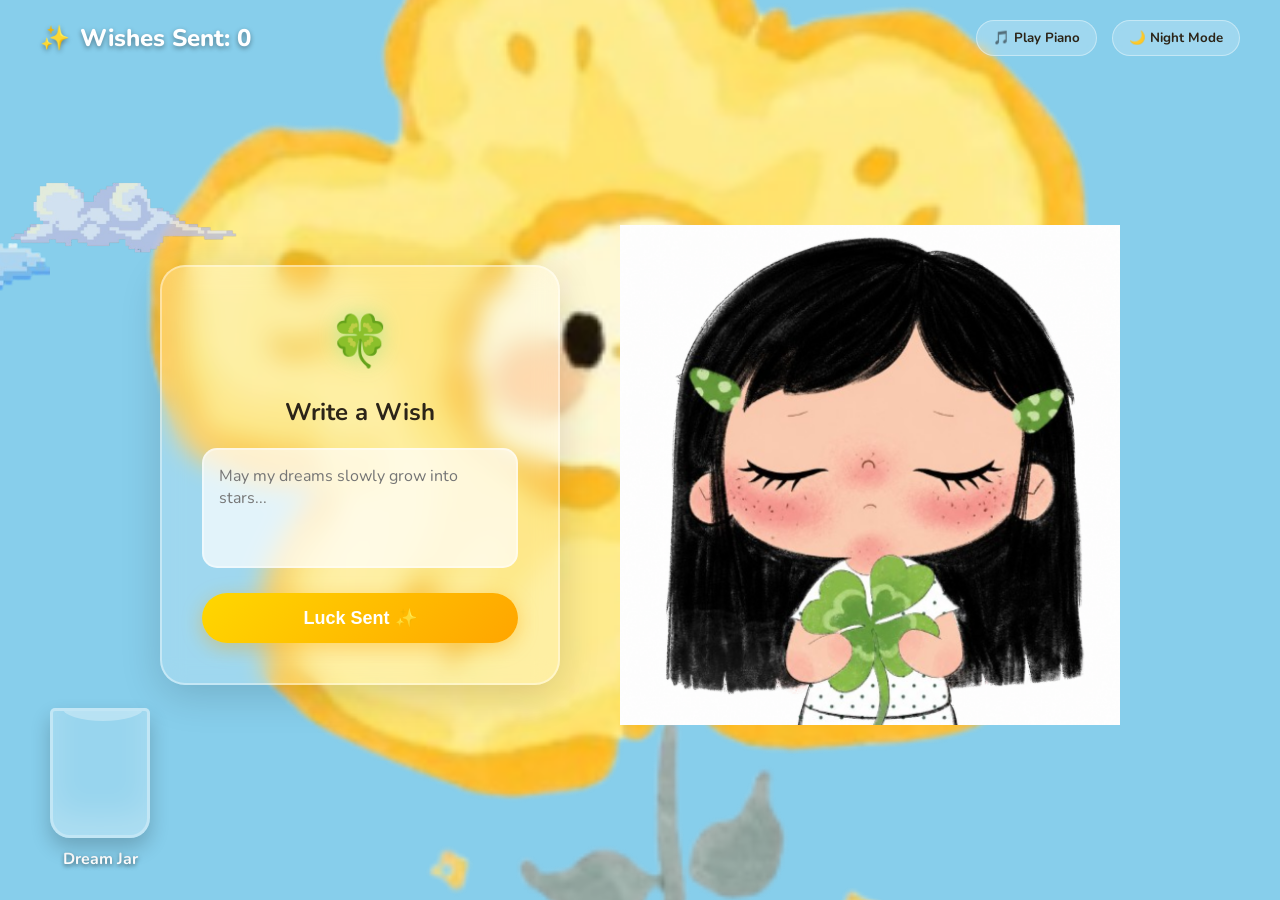
==== follow/eyefollow.html @ 000c6fb2 "assets-design" ====
<!DOCTYPE html>
<html lang="en" data-theme="light">
<head>
    <meta charset="UTF-8">
    <meta name="viewport" content="width=device-width, initial-scale=1.0">
    <title>Wish Form - Lucky Clover & Shooting Star</title>

    <link rel="preconnect" href="https://fonts.googleapis.com">
    <link href="https://fonts.googleapis.com/css2?family=Nunito:wght@400;600;800&display=swap" rel="stylesheet">

    <style>
        *, *::before, *::after {
            box-sizing: border-box;
            margin: 0;
            padding: 0;
        }

        :root {
            --bg-glass: rgba(255, 255, 255, 0.2);
            --border-glass: rgba(255, 255, 255, 0.4);
            --text-color: #2C2418;
        }

        [data-theme="dark"] {
            --bg-glass: rgba(0, 0, 0, 0.4);
            --border-glass: rgba(255, 255, 255, 0.2);
            --text-color: #F0E8D5;
        }

        body {
            font-family: 'Nunito', sans-serif;
            min-height: 100vh;
            overflow: hidden;
            background-color: #87CEEB;
            background-image: url('../assest/bright-mode.png');
            background-size: cover;
            background-position: center;
            transition: background-image 1s ease-in-out;
            color: var(--text-color);
        }

        [data-theme="dark"] body {
            background-image: url('../assest/night%20mode.png');
            background-color: #0b1021;
        }

        /* Clouds */
        .cloud {
            position: absolute;
            z-index: 0;
            opacity: 0.8;
            animation: float-cloud linear infinite;
        }
        .cloud-1 { top: 10%; animation-duration: 40s; width: 250px; }
        .cloud-2 { top: 30%; animation-duration: 60s; width: 180px; left: -200px; animation-delay: -20s;}
        .cloud-3 { top: 15%; animation-duration: 50s; width: 300px; left: -250px; animation-delay: -10s;}

        @keyframes float-cloud {
            0% { transform: translateX(-350px); }
            100% { transform: translateX(100vw); }
        }

        /* Sparkles */
        .sparkle {
            position: absolute;
            width: 8px;
            height: 8px;
            background: white;
            border-radius: 50%;
            box-shadow: 0 0 10px 3px rgba(255, 255, 255, 0.8), 0 0 20px 5px #f6d365;
            pointer-events: none;
            z-index: 9999;
            animation: sparkle-fade 1s forwards;
        }

        @keyframes sparkle-fade {
            0% { opacity: 1; transform: scale(1) translateY(0); }
            100% { opacity: 0; transform: scale(0.2) translateY(-30px); }
        }

        /* Rain turning into stars */
        .raindrop {
            position: absolute;
            width: 2px;
            height: 20px;
            background: linear-gradient(to bottom, rgba(255,255,255,0), rgba(255,255,255,0.8));
            animation: rain-fall 3s linear forwards;
            z-index: 5;
        }

        @keyframes rain-fall {
            0% { transform: translateY(-50px); opacity: 1; }
            80% { transform: translateY(80vh); opacity: 1; width: 2px; height: 20px; background: rgba(255,255,255,0.8); }
            100% { 
                transform: translateY(85vh) scale(2); 
                opacity: 0; 
                width: 12px; 
                height: 12px; 
                background: #FFD700;
                clip-path: polygon(50% 0%, 61% 35%, 98% 35%, 68% 57%, 79% 91%, 50% 70%, 21% 91%, 32% 57%, 2% 35%, 39% 35%);
                border-radius: 0;
            }
        }

        /* Top Bar */
        header {
            position: fixed;
            top: 0;
            left: 0;
            right: 0;
            z-index: 100;
            display: flex;
            justify-content: space-between;
            padding: 20px 40px;
            align-items: center;
        }

        .constellation-board {
            font-size: 24px;
            font-weight: 800;
            color: #fff;
            text-shadow: 0 2px 5px rgba(0,0,0,0.4);
            display: flex;
            align-items: center;
            gap: 10px;
        }

        .theme-toggle, .audio-toggle {
            background: var(--bg-glass);
            backdrop-filter: blur(5px);
            border: 1px solid var(--border-glass);
            border-radius: 30px;
            padding: 8px 16px;
            cursor: pointer;
            color: var(--text-color);
            font-weight: bold;
            transition: all 0.3s;
            display: flex;
            align-items: center;
            gap: 8px;
            font-family: inherit;
        }

        .theme-toggle:hover, .audio-toggle:hover {
            background: rgba(255,255,255,0.4);
        }

        .controls {
            display: flex;
            gap: 15px;
        }

        /* Main Content */
        main {
            position: relative;
            z-index: 10;
            display: flex;
            justify-content: center;
            align-items: center;
            height: 100vh;
            gap: 60px;
            padding-top: 50px;
        }

        /* Wish Form */
        .wish-container {
            background: var(--bg-glass);
            backdrop-filter: blur(12px);
            border: 2px solid var(--border-glass);
            padding: 40px;
            border-radius: 25px;
            display: flex;
            flex-direction: column;
            align-items: center;
            width: 400px;
            box-shadow: 0 10px 40px rgba(0,0,0,0.15);
        }

        .clover-container {
            font-size: 50px;
            margin-bottom: 20px;
            transition: transform 0.2s;
            text-shadow: 0 0 20px rgba(168, 230, 150, 0.8);
        }

        h2 {
            margin-bottom: 20px;
            text-align: center;
        }

        .wish-input {
            width: 100%;
            height: 120px;
            border-radius: 15px;
            border: 2px solid var(--border-glass);
            padding: 15px;
            font-size: 16px;
            font-family: inherit;
            resize: none;
            outline: none;
            background: rgba(255, 255, 255, 0.7);
            margin-bottom: 25px;
            transition: all 0.3s;
        }

        [data-theme="dark"] .wish-input {
            background: rgba(20, 20, 30, 0.7);
            color: #fff;
        }

        .wish-input:focus {
            box-shadow: 0 0 15px rgba(255, 255, 255, 0.5);
            border-color: #fff;
        }

        .luck-btn {
            background: linear-gradient(135deg, #FFD700, #FFA500);
            color: #fff;
            border: none;
            padding: 14px 30px;
            border-radius: 30px;
            font-size: 18px;
            font-weight: 800;
            cursor: pointer;
            transition: transform 0.2s, box-shadow 0.2s;
            box-shadow: 0 5px 20px rgba(255, 165, 0, 0.4);
            width: 100%;
        }

        .luck-btn:hover {
            transform: translateY(-3px);
            box-shadow: 0 8px 25px rgba(255, 165, 0, 0.6);
        }

        .luck-btn:active {
            transform: translateY(1px);
        }

        /* Character */
        .char-wrap {
            position: relative;
            width: 500px;
            height: 600px;
            user-select: none;
            pointer-events: auto;
            cursor: pointer;
        }

        .char-wrap img {
            position: absolute;
            top: 0;
            left: 0;
            width: 100%;
            height: 100%;
            object-fit: contain;
        }

        #img-base { z-index: 1; }
        #img-eyes { z-index: 2; transition: transform 0.05s linear; }
        #img-expr { z-index: 3; opacity: 0; transition: opacity 0.2s; }
        #img-expr.visible { opacity: 1; }

        /* Dream Jar */
        .dream-jar-wrapper {
            position: absolute;
            bottom: 30px;
            left: 50px;
            display: flex;
            flex-direction: column;
            align-items: center;
            gap: 10px;
            color: #fff;
            font-weight: bold;
            text-shadow: 0 2px 4px rgba(0,0,0,0.5);
        }

        .dream-jar {
            width: 100px;
            height: 130px;
            background: rgba(255,255,255,0.15);
            border: 3px solid rgba(255,255,255,0.4);
            border-radius: 5px 5px 20px 20px;
            backdrop-filter: blur(5px);
            z-index: 15;
            display: flex;
            align-content: flex-end;
            justify-content: center;
            flex-wrap: wrap-reverse;
            padding: 10px;
            gap: 3px;
            overflow: hidden;
            position: relative;
            box-shadow: inset 0 -20px 30px rgba(255,255,255,0.2), 0 10px 20px rgba(0,0,0,0.2);
        }

        .dream-jar::before {
            content: '';
            position: absolute;
            top: -15px;
            left: 10px;
            width: 80px;
            height: 25px;
            background: rgba(255,255,255,0.3);
            border-radius: 50%;
        }

        .jar-star {
            width: 12px;
            height: 12px;
            background: #FFD700;
            clip-path: polygon(50% 0%, 61% 35%, 98% 35%, 68% 57%, 79% 91%, 50% 70%, 21% 91%, 32% 57%, 2% 35%, 39% 35%);
            box-shadow: 0 0 5px rgba(255, 215, 0, 0.8);
            animation: pulse-star 2s infinite alternate;
        }

        @keyframes pulse-star {
            0% { transform: scale(1); opacity: 0.8; }
            100% { transform: scale(1.1); opacity: 1; }
        }

        /* Flying Wish */
        .flying-wish {
            position: absolute;
            font-size: 30px;
            pointer-events: none;
            z-index: 200;
            animation: fly-to-sky 2.5s forwards cubic-bezier(0.25, 0.1, 0.25, 1);
            filter: drop-shadow(0 0 10px #FFD700);
        }

        @keyframes fly-to-sky {
            0% { opacity: 1; transform: translateY(0) scale(1) rotate(0deg); }
            100% { opacity: 0; transform: translateY(-80vh) translateX(100px) scale(0.3) rotate(180deg); }
        }

    </style>
</head>
<body>

    <audio id="pianoAudio" loop>
        <source src="https://assets.mixkit.co/active_storage/sfx/2544/2544-preview.mp3" type="audio/mpeg">
    </audio>

    <header>
        <div class="constellation-board">
            ✨ <span id="wishesCount">Wishes Sent: 0</span>
        </div>
        <div class="controls">
            <button class="audio-toggle" id="audioToggle">🎵 Play Piano</button>
            <button class="theme-toggle" id="themeToggle">🌙 Night Mode</button>
        </div>
    </header>

    <!-- Clouds -->
    <img src="../assest/clouds.png" class="cloud cloud-1" alt="">
    <img src="../assest/clouds%202.png" class="cloud cloud-2" alt="">
    <img src="../assest/clouds%203.png" class="cloud cloud-3" alt="">

    <main>
        <div class="wish-container">
            <div class="clover-container" id="clover">🍀</div>
            <h2>Write a Wish</h2>
            <textarea class="wish-input" id="wishInput" placeholder="May my dreams slowly grow into stars..."></textarea>
            <button class="luck-btn" id="luckBtn">Luck Sent ✨</button>
        </div>

        <div class="char-col">
            <div class="char-wrap" id="charWrap">
                <img id="img-base" src="../assest/original-assests.png" alt="character">
                <img id="img-eyes" src="../assest/eyes-assests.png" alt="eyes">
                <img id="img-expr" src="" alt="expression">
            </div>
        </div>
    </main>

    <div class="dream-jar-wrapper">
        <div class="dream-jar" id="jarStars"></div>
        <span>Dream Jar</span>
    </div>

    <script>
        const IMGS = {
            blink: '../assest/blink-assets.png',
            cry: '../assest/cry-assets-follow.png',
            shock: '../assest/shock-assests.png',
            sleepy: '../assest/sleepy-assets.png',
            wink: '../assest/wink-assests.png',
            smile: '../assest/smile.png'
        };

        const imgEyes = document.getElementById('img-eyes');
        const imgExpr = document.getElementById('img-expr');
        const charWrap = document.getElementById('charWrap');
        
        const wishInput = document.getElementById('wishInput');
        const luckBtn = document.getElementById('luckBtn');
        const clover = document.getElementById('clover');
        const wishesCountDisplay = document.getElementById('wishesCount');
        const jarStars = document.getElementById('jarStars');
        const themeToggle = document.getElementById('themeToggle');
        const audioToggle = document.getElementById('audioToggle');
        const pianoAudio = document.getElementById('pianoAudio');
        const html = document.documentElement;

        let state = 'default';
        let blinkTimer = null;
        let idleTimer = null;
        let resetTimer = null;
        let isNight = false;
        let isPlayingAudio = false;
        let wishesSent = 0;
        let isBlinkClosed = false;

        function setState(s) {
            if (resetTimer && s !== 'blink') {
                clearTimeout(resetTimer);
                resetTimer = null;
            }

            state = s;

            if (s === 'default') {
                imgEyes.style.display = '';
                imgExpr.classList.remove('visible');
                isBlinkClosed = false;
                scheduleNextBlink();
                startIdleTimer();
            } else {
                if (s !== 'blink') {
                    imgEyes.style.display = 'none';
                }
                if (IMGS[s]) {
                    imgExpr.src = IMGS[s];
                    imgExpr.classList.add('visible');
                }
            }
        }

        function scheduleNextBlink() {
            clearTimeout(blinkTimer);
            blinkTimer = setTimeout(doBlink, 1000);
        }

        function doBlink() {
            if (state !== 'default') {
                scheduleNextBlink();
                return;
            }
            
            isBlinkClosed = !isBlinkClosed;
            
            if (isBlinkClosed) {
                imgEyes.style.display = 'none';
                imgExpr.src = IMGS.blink;
                imgExpr.classList.add('visible');
            } else {
                imgExpr.classList.remove('visible');
                imgEyes.style.display = '';
            }
            
            scheduleNextBlink();
        }

        function startIdleTimer() {
            clearTimeout(idleTimer);
            // 3 minutes idle = 180000ms
            idleTimer = setTimeout(() => {
                if (state === 'default') {
                    setState('sleepy');
                }
            }, 180000);
        }

        function resetIdle() {
            if (state === 'sleepy') {
                setState('default');
            }
            startIdleTimer();
        }

        document.addEventListener('mousemove', resetIdle);
        document.addEventListener('keydown', resetIdle);

        // Eyes Follow Cursor
        document.addEventListener('mousemove', (e) => {
            if (state !== 'default') return;
            const rect = charWrap.getBoundingClientRect();
            const cx = rect.left + rect.width * 0.5;
            const cy = rect.top + rect.height * 0.42;
            const dx = e.clientX - cx;
            const dy = e.clientY - cy;
            const angle = Math.atan2(dy, dx);
            const dist = Math.min(Math.sqrt(dx * dx + dy * dy), 220);
            const f = dist / 220;
            const rawX = Math.cos(angle) * f * 14;
            const clampedX = rawX < 0 ? Math.max(rawX, -5) : rawX;
            
            imgEyes.style.transform = `translate(${clampedX.toFixed(1)}px,${(Math.sin(angle) * f * 10).toFixed(1)}px)`;
        });

        // Typing / Clover Grow / Shock Logic
        wishInput.addEventListener('input', () => {
            const text = wishInput.value;
            const cloverScale = Math.min(2.5, 1 + text.length * 0.03);
            clover.style.transform = `scale(${cloverScale})`;

            if (text.length > 50 && state !== 'shock') {
                setState('shock');
            } else if (text.length <= 50 && state === 'shock') {
                setState('default');
            }
            resetIdle();
        });

        // Backspace -> Cry
        wishInput.addEventListener('keydown', (e) => {
            if (e.key === 'Backspace') {
                setState('cry');
                resetTimer = setTimeout(() => {
                    setState('default');
                }, 5000);
            }
        });

        // Submit Wish -> Wink -> Fly -> Dream Jar
        luckBtn.addEventListener('click', () => {
            if (!wishInput.value.trim()) return;

            // Character winks
            setState('wink');
            resetTimer = setTimeout(() => {
                setState('default');
            }, 3000);

            // Flying wish animation
            const flyingStar = document.createElement('div');
            flyingStar.className = 'flying-wish';
            flyingStar.innerHTML = '⭐';
            const rect = luckBtn.getBoundingClientRect();
            flyingStar.style.left = (rect.left + rect.width / 2) + 'px';
            flyingStar.style.top = rect.top + 'px';
            document.body.appendChild(flyingStar);

            setTimeout(() => flyingStar.remove(), 2500);

            // Update Constellation/Sent counter
            wishesSent++;
            wishesCountDisplay.innerText = `Wishes Sent: ${wishesSent}`;

            // Add star to jar
            const jarStar = document.createElement('div');
            jarStar.className = 'jar-star';
            jarStars.appendChild(jarStar);

            // Reset form
            wishInput.value = '';
            clover.style.transform = `scale(1)`;
        });

        // Audio Toggle
        audioToggle.addEventListener('click', () => {
            if (isPlayingAudio) {
                pianoAudio.pause();
                audioToggle.innerText = '🎵 Play Piano';
            } else {
                pianoAudio.play().catch(e => console.log('Audio play failed', e));
                audioToggle.innerText = '🔇 Pause Piano';
            }
            isPlayingAudio = !isPlayingAudio;
        });

        // Theme Toggle (Night/Day)
        themeToggle.addEventListener('click', () => {
            isNight = !isNight;
            html.setAttribute('data-theme', isNight ? 'dark' : 'light');
            themeToggle.innerText = isNight ? '☀️ Bright Mode' : '🌙 Night Mode';

            if (isNight) {
                setState('sleepy');
                resetTimer = setTimeout(() => setState('default'), 4000);
            } else {
                setState('default');
            }
        });

        // Sparkles Follow Cursor
        document.addEventListener('mousemove', (e) => {
            if (Math.random() < 0.15) { 
                const sparkle = document.createElement('div');
                sparkle.className = 'sparkle';
                sparkle.style.left = e.clientX + 'px';
                sparkle.style.top = e.clientY + 'px';
                document.body.appendChild(sparkle);
                setTimeout(() => sparkle.remove(), 1000);
            }
        });

        // Rain turning into stars
        function createRain() {
            const rain = document.createElement('div');
            rain.className = 'raindrop';
            rain.style.left = Math.random() * window.innerWidth + 'px';
            document.body.appendChild(rain);
            setTimeout(() => rain.remove(), 2500);
        }
        setInterval(createRain, 1500);

        setState('default');
    </script>
</body>
</html>
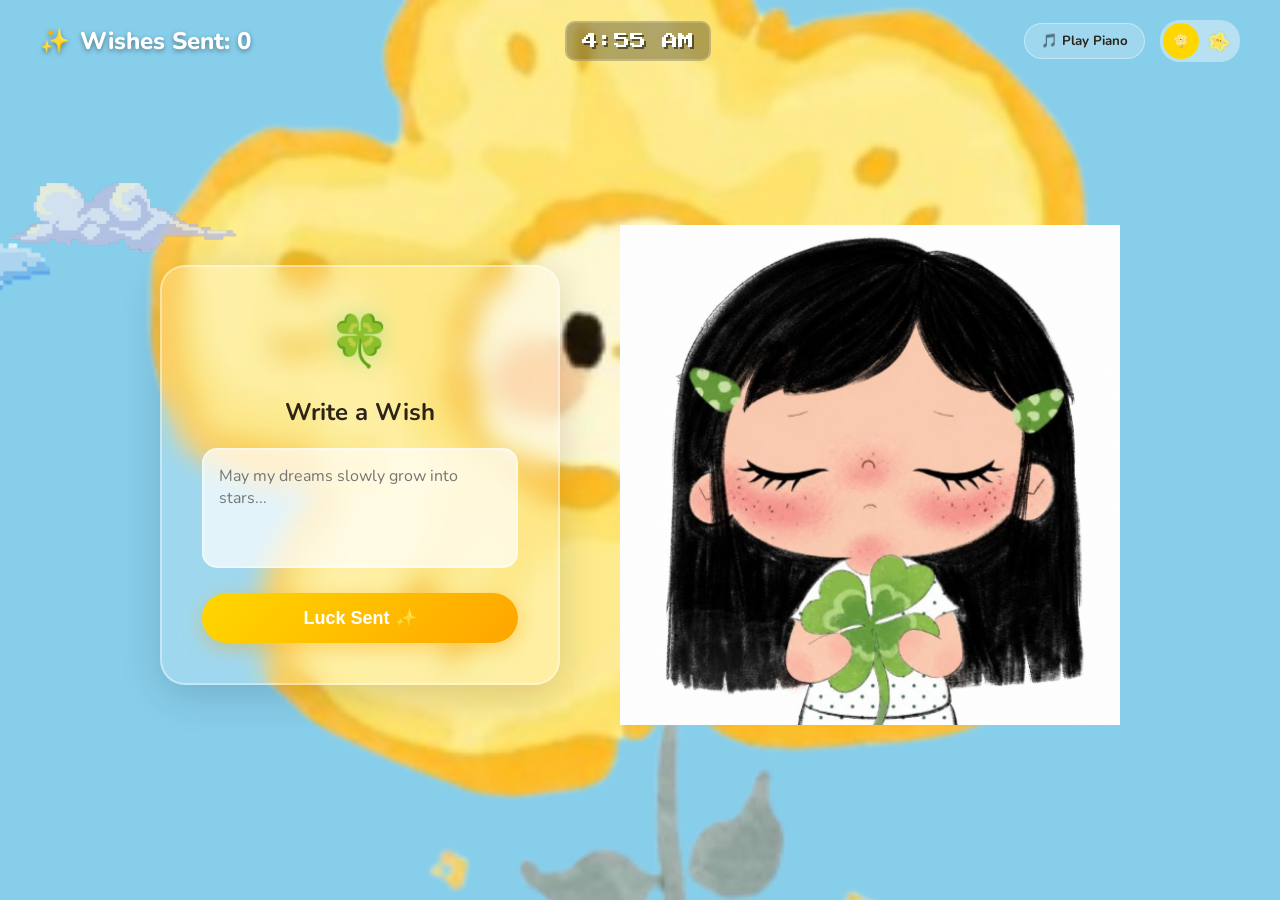
==== commit bc63e803: "design" ====
--- a/follow/eyefollow.html
+++ b/follow/eyefollow.html
@@ -6,7 +6,7 @@
     <title>Wish Form - Lucky Clover & Shooting Star</title>
 
     <link rel="preconnect" href="https://fonts.googleapis.com">
-    <link href="https://fonts.googleapis.com/css2?family=Nunito:wght@400;600;800&display=swap" rel="stylesheet">
+    <link href="https://fonts.googleapis.com/css2?family=Nunito:wght@400;600;800&family=Press+Start+2P&display=swap" rel="stylesheet">
 
     <style>
         *, *::before, *::after {
@@ -19,12 +19,16 @@
             --bg-glass: rgba(255, 255, 255, 0.2);
             --border-glass: rgba(255, 255, 255, 0.4);
             --text-color: #2C2418;
+            --toggle-track: rgba(255, 255, 255, 0.4);
+            --toggle-thumb: #FFD700;
         }
 
         [data-theme="dark"] {
             --bg-glass: rgba(0, 0, 0, 0.4);
             --border-glass: rgba(255, 255, 255, 0.2);
             --text-color: #F0E8D5;
+            --toggle-track: rgba(0, 0, 0, 0.6);
+            --toggle-thumb: #444;
         }
 
         body {
@@ -32,7 +36,7 @@
             min-height: 100vh;
             overflow: hidden;
             background-color: #87CEEB;
-            background-image: url('../assest/bright-mode.png');
+            background-image: url('../assest/sun-assets.png');
             background-size: cover;
             background-position: center;
             transition: background-image 1s ease-in-out;
@@ -40,7 +44,7 @@
         }
 
         [data-theme="dark"] body {
-            background-image: url('../assest/night%20mode.png');
+            background-image: url('../assest/nightsky-assests.jpg');
             background-color: #0b1021;
         }
 
@@ -60,7 +64,7 @@
             100% { transform: translateX(100vw); }
         }
 
-        /* Sparkles */
+        /* Sparkles / Star Dust */
         .sparkle {
             position: absolute;
             width: 8px;
@@ -125,7 +129,54 @@
             gap: 10px;
         }
 
-        .theme-toggle, .audio-toggle {
+        /* Pixel Clock */
+        .pixel-clock {
+            font-family: 'Press Start 2P', cursive;
+            font-size: 16px;
+            color: #fff;
+            text-shadow: 2px 2px 0px rgba(0,0,0,0.5);
+            background: rgba(0,0,0,0.3);
+            padding: 10px 15px;
+            border-radius: 10px;
+            border: 2px solid rgba(255,255,255,0.2);
+            backdrop-filter: blur(5px);
+        }
+
+        /* Pill Capsule Theme Toggle */
+        .theme-toggle {
+            display: flex;
+            align-items: center;
+            background: var(--toggle-track);
+            border-radius: 20px;
+            padding: 3px;
+            cursor: pointer;
+            gap: 2px;
+            transition: background 0.3s;
+            border: none;
+            outline: none;
+        }
+
+        .theme-toggle .icon {
+            width: 36px;
+            height: 36px;
+            border-radius: 50%;
+            display: flex;
+            align-items: center;
+            justify-content: center;
+            transition: background 0.3s;
+        }
+        
+        .theme-toggle .icon img {
+            width: 24px;
+            height: 24px;
+            object-fit: contain;
+        }
+        
+        .theme-toggle .icon.active {
+            background: var(--toggle-thumb);
+        }
+
+        .audio-toggle {
             background: var(--bg-glass);
             backdrop-filter: blur(5px);
             border: 1px solid var(--border-glass);
@@ -141,13 +192,14 @@
             font-family: inherit;
         }
 
-        .theme-toggle:hover, .audio-toggle:hover {
+        .audio-toggle:hover {
             background: rgba(255,255,255,0.4);
         }
 
         .controls {
             display: flex;
             gap: 15px;
+            align-items: center;
         }
 
         /* Main Content */
@@ -260,64 +312,6 @@
         #img-expr { z-index: 3; opacity: 0; transition: opacity 0.2s; }
         #img-expr.visible { opacity: 1; }
 
-        /* Dream Jar */
-        .dream-jar-wrapper {
-            position: absolute;
-            bottom: 30px;
-            left: 50px;
-            display: flex;
-            flex-direction: column;
-            align-items: center;
-            gap: 10px;
-            color: #fff;
-            font-weight: bold;
-            text-shadow: 0 2px 4px rgba(0,0,0,0.5);
-        }
-
-        .dream-jar {
-            width: 100px;
-            height: 130px;
-            background: rgba(255,255,255,0.15);
-            border: 3px solid rgba(255,255,255,0.4);
-            border-radius: 5px 5px 20px 20px;
-            backdrop-filter: blur(5px);
-            z-index: 15;
-            display: flex;
-            align-content: flex-end;
-            justify-content: center;
-            flex-wrap: wrap-reverse;
-            padding: 10px;
-            gap: 3px;
-            overflow: hidden;
-            position: relative;
-            box-shadow: inset 0 -20px 30px rgba(255,255,255,0.2), 0 10px 20px rgba(0,0,0,0.2);
-        }
-
-        .dream-jar::before {
-            content: '';
-            position: absolute;
-            top: -15px;
-            left: 10px;
-            width: 80px;
-            height: 25px;
-            background: rgba(255,255,255,0.3);
-            border-radius: 50%;
-        }
-
-        .jar-star {
-            width: 12px;
-            height: 12px;
-            background: #FFD700;
-            clip-path: polygon(50% 0%, 61% 35%, 98% 35%, 68% 57%, 79% 91%, 50% 70%, 21% 91%, 32% 57%, 2% 35%, 39% 35%);
-            box-shadow: 0 0 5px rgba(255, 215, 0, 0.8);
-            animation: pulse-star 2s infinite alternate;
-        }
-
-        @keyframes pulse-star {
-            0% { transform: scale(1); opacity: 0.8; }
-            100% { transform: scale(1.1); opacity: 1; }
-        }
-
         /* Flying Wish */
         .flying-wish {
             position: absolute;
@@ -330,7 +324,7 @@
 
         @keyframes fly-to-sky {
             0% { opacity: 1; transform: translateY(0) scale(1) rotate(0deg); }
-            100% { opacity: 0; transform: translateY(-80vh) translateX(100px) scale(0.3) rotate(180deg); }
+            100% { opacity: 0; transform: translateY(-100vh) translateX(150px) scale(0.3) rotate(360deg); }
         }
 
     </style>
@@ -345,9 +339,19 @@
         <div class="constellation-board">
             ✨ <span id="wishesCount">Wishes Sent: 0</span>
         </div>
+        
+        <div id="pixelClock" class="pixel-clock">00:00</div>
+
         <div class="controls">
             <button class="audio-toggle" id="audioToggle">🎵 Play Piano</button>
-            <button class="theme-toggle" id="themeToggle">🌙 Night Mode</button>
+            <button class="theme-toggle" id="themeToggle" aria-label="Toggle theme">
+                <div class="icon active" id="sunIcon">
+                    <img src="../assest/sun-assets.png" alt="Day">
+                </div>
+                <div class="icon" id="moonIcon">
+                    <img src="../assest/star-assets.png" alt="Night">
+                </div>
+            </button>
         </div>
     </header>
 
@@ -367,16 +371,11 @@
         <div class="char-col">
             <div class="char-wrap" id="charWrap">
                 <img id="img-base" src="../assest/original-assests.png" alt="character">
-                <img id="img-eyes" src="../assest/eyes-assests.png" alt="eyes">
+                <img id="img-eyes" src="../assest/eye-assets.png" alt="eyes">
                 <img id="img-expr" src="" alt="expression">
             </div>
         </div>
     </main>
-
-    <div class="dream-jar-wrapper">
-        <div class="dream-jar" id="jarStars"></div>
-        <span>Dream Jar</span>
-    </div>
 
     <script>
         const IMGS = {
@@ -396,7 +395,6 @@
         const luckBtn = document.getElementById('luckBtn');
         const clover = document.getElementById('clover');
         const wishesCountDisplay = document.getElementById('wishesCount');
-        const jarStars = document.getElementById('jarStars');
         const themeToggle = document.getElementById('themeToggle');
         const audioToggle = document.getElementById('audioToggle');
         const pianoAudio = document.getElementById('pianoAudio');
@@ -410,6 +408,19 @@
         let isPlayingAudio = false;
         let wishesSent = 0;
         let isBlinkClosed = false;
+
+        // Pixel Clock Logic
+        function updateClock() {
+            const now = new Date();
+            let h = now.getHours();
+            let m = now.getMinutes();
+            const ampm = h >= 12 ? 'PM' : 'AM';
+            h = h % 12 || 12;
+            m = m < 10 ? '0' + m : m;
+            document.getElementById('pixelClock').innerText = `${h}:${m} ${ampm}`;
+        }
+        setInterval(updateClock, 1000);
+        updateClock();
 
         function setState(s) {
             if (resetTimer && s !== 'blink') {
@@ -438,7 +449,7 @@
 
         function scheduleNextBlink() {
             clearTimeout(blinkTimer);
-            blinkTimer = setTimeout(doBlink, 1000);
+            blinkTimer = setTimeout(doBlink, 1000); // 1 sec interval
         }
 
         function doBlink() {
@@ -512,9 +523,12 @@
             resetIdle();
         });
 
-        // Backspace -> Cry
+        // Backspace -> Cry and Clear
         wishInput.addEventListener('keydown', (e) => {
             if (e.key === 'Backspace') {
+                wishInput.value = ''; // make form full blank
+                clover.style.transform = `scale(1)`; // reset clover
+                
                 setState('cry');
                 resetTimer = setTimeout(() => {
                     setState('default');
@@ -522,7 +536,7 @@
             }
         });
 
-        // Submit Wish -> Wink -> Fly -> Dream Jar
+        // Submit Wish -> Wink -> Fly into sky
         luckBtn.addEventListener('click', () => {
             if (!wishInput.value.trim()) return;
 
@@ -547,11 +561,6 @@
             wishesSent++;
             wishesCountDisplay.innerText = `Wishes Sent: ${wishesSent}`;
 
-            // Add star to jar
-            const jarStar = document.createElement('div');
-            jarStar.className = 'jar-star';
-            jarStars.appendChild(jarStar);
-
             // Reset form
             wishInput.value = '';
             clover.style.transform = `scale(1)`;
@@ -569,11 +578,13 @@
             isPlayingAudio = !isPlayingAudio;
         });
 
-        // Theme Toggle (Night/Day)
+        // Theme Toggle (Night/Day) Capsule Pill
         themeToggle.addEventListener('click', () => {
             isNight = !isNight;
             html.setAttribute('data-theme', isNight ? 'dark' : 'light');
-            themeToggle.innerText = isNight ? '☀️ Bright Mode' : '🌙 Night Mode';
+            
+            document.getElementById('sunIcon').classList.toggle('active', !isNight);
+            document.getElementById('moonIcon').classList.toggle('active', isNight);
 
             if (isNight) {
                 setState('sleepy');
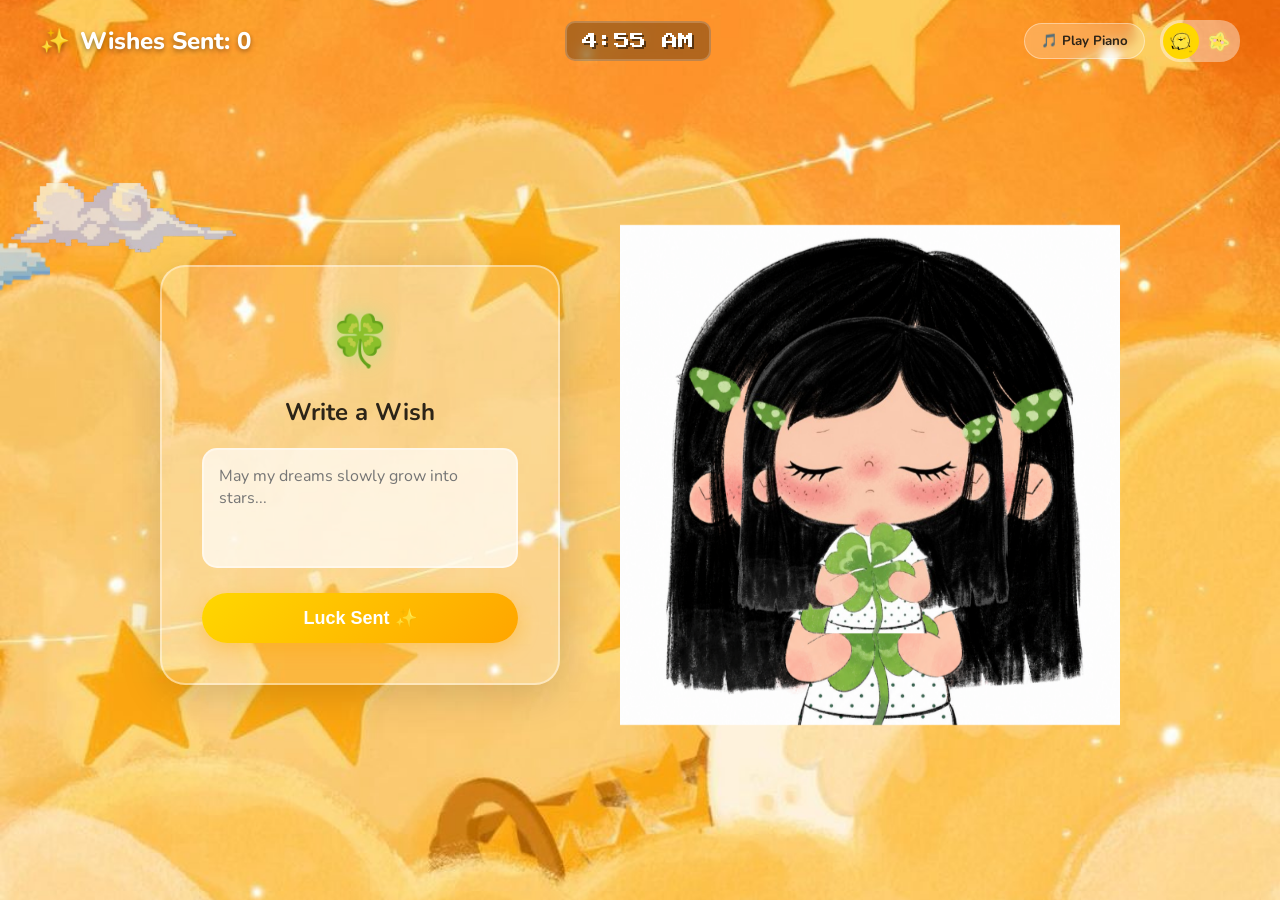
==== commit 012a5e3e: "design-time" ====
--- a/follow/eyefollow.html
+++ b/follow/eyefollow.html
@@ -7,327 +7,7 @@
 
     <link rel="preconnect" href="https://fonts.googleapis.com">
     <link href="https://fonts.googleapis.com/css2?family=Nunito:wght@400;600;800&family=Press+Start+2P&display=swap" rel="stylesheet">
-
-    <style>
-        *, *::before, *::after {
-            box-sizing: border-box;
-            margin: 0;
-            padding: 0;
-        }
-
-        :root {
-            --bg-glass: rgba(255, 255, 255, 0.2);
-            --border-glass: rgba(255, 255, 255, 0.4);
-            --text-color: #2C2418;
-            --toggle-track: rgba(255, 255, 255, 0.4);
-            --toggle-thumb: #FFD700;
-        }
-
-        [data-theme="dark"] {
-            --bg-glass: rgba(0, 0, 0, 0.4);
-            --border-glass: rgba(255, 255, 255, 0.2);
-            --text-color: #F0E8D5;
-            --toggle-track: rgba(0, 0, 0, 0.6);
-            --toggle-thumb: #444;
-        }
-
-        body {
-            font-family: 'Nunito', sans-serif;
-            min-height: 100vh;
-            overflow: hidden;
-            background-color: #87CEEB;
-            background-image: url('../assest/sun-assets.png');
-            background-size: cover;
-            background-position: center;
-            transition: background-image 1s ease-in-out;
-            color: var(--text-color);
-        }
-
-        [data-theme="dark"] body {
-            background-image: url('../assest/nightsky-assests.jpg');
-            background-color: #0b1021;
-        }
-
-        /* Clouds */
-        .cloud {
-            position: absolute;
-            z-index: 0;
-            opacity: 0.8;
-            animation: float-cloud linear infinite;
-        }
-        .cloud-1 { top: 10%; animation-duration: 40s; width: 250px; }
-        .cloud-2 { top: 30%; animation-duration: 60s; width: 180px; left: -200px; animation-delay: -20s;}
-        .cloud-3 { top: 15%; animation-duration: 50s; width: 300px; left: -250px; animation-delay: -10s;}
-
-        @keyframes float-cloud {
-            0% { transform: translateX(-350px); }
-            100% { transform: translateX(100vw); }
-        }
-
-        /* Sparkles / Star Dust */
-        .sparkle {
-            position: absolute;
-            width: 8px;
-            height: 8px;
-            background: white;
-            border-radius: 50%;
-            box-shadow: 0 0 10px 3px rgba(255, 255, 255, 0.8), 0 0 20px 5px #f6d365;
-            pointer-events: none;
-            z-index: 9999;
-            animation: sparkle-fade 1s forwards;
-        }
-
-        @keyframes sparkle-fade {
-            0% { opacity: 1; transform: scale(1) translateY(0); }
-            100% { opacity: 0; transform: scale(0.2) translateY(-30px); }
-        }
-
-        /* Rain turning into stars */
-        .raindrop {
-            position: absolute;
-            width: 2px;
-            height: 20px;
-            background: linear-gradient(to bottom, rgba(255,255,255,0), rgba(255,255,255,0.8));
-            animation: rain-fall 3s linear forwards;
-            z-index: 5;
-        }
-
-        @keyframes rain-fall {
-            0% { transform: translateY(-50px); opacity: 1; }
-            80% { transform: translateY(80vh); opacity: 1; width: 2px; height: 20px; background: rgba(255,255,255,0.8); }
-            100% { 
-                transform: translateY(85vh) scale(2); 
-                opacity: 0; 
-                width: 12px; 
-                height: 12px; 
-                background: #FFD700;
-                clip-path: polygon(50% 0%, 61% 35%, 98% 35%, 68% 57%, 79% 91%, 50% 70%, 21% 91%, 32% 57%, 2% 35%, 39% 35%);
-                border-radius: 0;
-            }
-        }
-
-        /* Top Bar */
-        header {
-            position: fixed;
-            top: 0;
-            left: 0;
-            right: 0;
-            z-index: 100;
-            display: flex;
-            justify-content: space-between;
-            padding: 20px 40px;
-            align-items: center;
-        }
-
-        .constellation-board {
-            font-size: 24px;
-            font-weight: 800;
-            color: #fff;
-            text-shadow: 0 2px 5px rgba(0,0,0,0.4);
-            display: flex;
-            align-items: center;
-            gap: 10px;
-        }
-
-        /* Pixel Clock */
-        .pixel-clock {
-            font-family: 'Press Start 2P', cursive;
-            font-size: 16px;
-            color: #fff;
-            text-shadow: 2px 2px 0px rgba(0,0,0,0.5);
-            background: rgba(0,0,0,0.3);
-            padding: 10px 15px;
-            border-radius: 10px;
-            border: 2px solid rgba(255,255,255,0.2);
-            backdrop-filter: blur(5px);
-        }
-
-        /* Pill Capsule Theme Toggle */
-        .theme-toggle {
-            display: flex;
-            align-items: center;
-            background: var(--toggle-track);
-            border-radius: 20px;
-            padding: 3px;
-            cursor: pointer;
-            gap: 2px;
-            transition: background 0.3s;
-            border: none;
-            outline: none;
-        }
-
-        .theme-toggle .icon {
-            width: 36px;
-            height: 36px;
-            border-radius: 50%;
-            display: flex;
-            align-items: center;
-            justify-content: center;
-            transition: background 0.3s;
-        }
-        
-        .theme-toggle .icon img {
-            width: 24px;
-            height: 24px;
-            object-fit: contain;
-        }
-        
-        .theme-toggle .icon.active {
-            background: var(--toggle-thumb);
-        }
-
-        .audio-toggle {
-            background: var(--bg-glass);
-            backdrop-filter: blur(5px);
-            border: 1px solid var(--border-glass);
-            border-radius: 30px;
-            padding: 8px 16px;
-            cursor: pointer;
-            color: var(--text-color);
-            font-weight: bold;
-            transition: all 0.3s;
-            display: flex;
-            align-items: center;
-            gap: 8px;
-            font-family: inherit;
-        }
-
-        .audio-toggle:hover {
-            background: rgba(255,255,255,0.4);
-        }
-
-        .controls {
-            display: flex;
-            gap: 15px;
-            align-items: center;
-        }
-
-        /* Main Content */
-        main {
-            position: relative;
-            z-index: 10;
-            display: flex;
-            justify-content: center;
-            align-items: center;
-            height: 100vh;
-            gap: 60px;
-            padding-top: 50px;
-        }
-
-        /* Wish Form */
-        .wish-container {
-            background: var(--bg-glass);
-            backdrop-filter: blur(12px);
-            border: 2px solid var(--border-glass);
-            padding: 40px;
-            border-radius: 25px;
-            display: flex;
-            flex-direction: column;
-            align-items: center;
-            width: 400px;
-            box-shadow: 0 10px 40px rgba(0,0,0,0.15);
-        }
-
-        .clover-container {
-            font-size: 50px;
-            margin-bottom: 20px;
-            transition: transform 0.2s;
-            text-shadow: 0 0 20px rgba(168, 230, 150, 0.8);
-        }
-
-        h2 {
-            margin-bottom: 20px;
-            text-align: center;
-        }
-
-        .wish-input {
-            width: 100%;
-            height: 120px;
-            border-radius: 15px;
-            border: 2px solid var(--border-glass);
-            padding: 15px;
-            font-size: 16px;
-            font-family: inherit;
-            resize: none;
-            outline: none;
-            background: rgba(255, 255, 255, 0.7);
-            margin-bottom: 25px;
-            transition: all 0.3s;
-        }
-
-        [data-theme="dark"] .wish-input {
-            background: rgba(20, 20, 30, 0.7);
-            color: #fff;
-        }
-
-        .wish-input:focus {
-            box-shadow: 0 0 15px rgba(255, 255, 255, 0.5);
-            border-color: #fff;
-        }
-
-        .luck-btn {
-            background: linear-gradient(135deg, #FFD700, #FFA500);
-            color: #fff;
-            border: none;
-            padding: 14px 30px;
-            border-radius: 30px;
-            font-size: 18px;
-            font-weight: 800;
-            cursor: pointer;
-            transition: transform 0.2s, box-shadow 0.2s;
-            box-shadow: 0 5px 20px rgba(255, 165, 0, 0.4);
-            width: 100%;
-        }
-
-        .luck-btn:hover {
-            transform: translateY(-3px);
-            box-shadow: 0 8px 25px rgba(255, 165, 0, 0.6);
-        }
-
-        .luck-btn:active {
-            transform: translateY(1px);
-        }
-
-        /* Character */
-        .char-wrap {
-            position: relative;
-            width: 500px;
-            height: 600px;
-            user-select: none;
-            pointer-events: auto;
-            cursor: pointer;
-        }
-
-        .char-wrap img {
-            position: absolute;
-            top: 0;
-            left: 0;
-            width: 100%;
-            height: 100%;
-            object-fit: contain;
-        }
-
-        #img-base { z-index: 1; }
-        #img-eyes { z-index: 2; transition: transform 0.05s linear; }
-        #img-expr { z-index: 3; opacity: 0; transition: opacity 0.2s; }
-        #img-expr.visible { opacity: 1; }
-
-        /* Flying Wish */
-        .flying-wish {
-            position: absolute;
-            font-size: 30px;
-            pointer-events: none;
-            z-index: 200;
-            animation: fly-to-sky 2.5s forwards cubic-bezier(0.25, 0.1, 0.25, 1);
-            filter: drop-shadow(0 0 10px #FFD700);
-        }
-
-        @keyframes fly-to-sky {
-            0% { opacity: 1; transform: translateY(0) scale(1) rotate(0deg); }
-            100% { opacity: 0; transform: translateY(-100vh) translateX(150px) scale(0.3) rotate(360deg); }
-        }
-
-    </style>
+    <link rel="stylesheet" href="style.css">
 </head>
 <body>
 
@@ -346,7 +26,7 @@
             <button class="audio-toggle" id="audioToggle">🎵 Play Piano</button>
             <button class="theme-toggle" id="themeToggle" aria-label="Toggle theme">
                 <div class="icon active" id="sunIcon">
-                    <img src="../assest/sun-assets.png" alt="Day">
+                    <img src="../assest/bright-assests.png" alt="Day">
                 </div>
                 <div class="icon" id="moonIcon">
                     <img src="../assest/star-assets.png" alt="Night">
@@ -371,252 +51,14 @@
         <div class="char-col">
             <div class="char-wrap" id="charWrap">
                 <img id="img-base" src="../assest/original-assests.png" alt="character">
-                <img id="img-eyes" src="../assest/eye-assets.png" alt="eyes">
-                <img id="img-expr" src="" alt="expression">
+                <div class="eyes-container">
+                    <img id="img-eyes" src="../assest/eye-assets.png" alt="eyes">
+                    <img id="img-expr" src="" alt="expression">
+                </div>
             </div>
         </div>
     </main>
 
-    <script>
-        const IMGS = {
-            blink: '../assest/blink-assets.png',
-            cry: '../assest/cry-assets-follow.png',
-            shock: '../assest/shock-assests.png',
-            sleepy: '../assest/sleepy-assets.png',
-            wink: '../assest/wink-assests.png',
-            smile: '../assest/smile.png'
-        };
-
-        const imgEyes = document.getElementById('img-eyes');
-        const imgExpr = document.getElementById('img-expr');
-        const charWrap = document.getElementById('charWrap');
-        
-        const wishInput = document.getElementById('wishInput');
-        const luckBtn = document.getElementById('luckBtn');
-        const clover = document.getElementById('clover');
-        const wishesCountDisplay = document.getElementById('wishesCount');
-        const themeToggle = document.getElementById('themeToggle');
-        const audioToggle = document.getElementById('audioToggle');
-        const pianoAudio = document.getElementById('pianoAudio');
-        const html = document.documentElement;
-
-        let state = 'default';
-        let blinkTimer = null;
-        let idleTimer = null;
-        let resetTimer = null;
-        let isNight = false;
-        let isPlayingAudio = false;
-        let wishesSent = 0;
-        let isBlinkClosed = false;
-
-        // Pixel Clock Logic
-        function updateClock() {
-            const now = new Date();
-            let h = now.getHours();
-            let m = now.getMinutes();
-            const ampm = h >= 12 ? 'PM' : 'AM';
-            h = h % 12 || 12;
-            m = m < 10 ? '0' + m : m;
-            document.getElementById('pixelClock').innerText = `${h}:${m} ${ampm}`;
-        }
-        setInterval(updateClock, 1000);
-        updateClock();
-
-        function setState(s) {
-            if (resetTimer && s !== 'blink') {
-                clearTimeout(resetTimer);
-                resetTimer = null;
-            }
-
-            state = s;
-
-            if (s === 'default') {
-                imgEyes.style.display = '';
-                imgExpr.classList.remove('visible');
-                isBlinkClosed = false;
-                scheduleNextBlink();
-                startIdleTimer();
-            } else {
-                if (s !== 'blink') {
-                    imgEyes.style.display = 'none';
-                }
-                if (IMGS[s]) {
-                    imgExpr.src = IMGS[s];
-                    imgExpr.classList.add('visible');
-                }
-            }
-        }
-
-        function scheduleNextBlink() {
-            clearTimeout(blinkTimer);
-            blinkTimer = setTimeout(doBlink, 1000); // 1 sec interval
-        }
-
-        function doBlink() {
-            if (state !== 'default') {
-                scheduleNextBlink();
-                return;
-            }
-            
-            isBlinkClosed = !isBlinkClosed;
-            
-            if (isBlinkClosed) {
-                imgEyes.style.display = 'none';
-                imgExpr.src = IMGS.blink;
-                imgExpr.classList.add('visible');
-            } else {
-                imgExpr.classList.remove('visible');
-                imgEyes.style.display = '';
-            }
-            
-            scheduleNextBlink();
-        }
-
-        function startIdleTimer() {
-            clearTimeout(idleTimer);
-            // 3 minutes idle = 180000ms
-            idleTimer = setTimeout(() => {
-                if (state === 'default') {
-                    setState('sleepy');
-                }
-            }, 180000);
-        }
-
-        function resetIdle() {
-            if (state === 'sleepy') {
-                setState('default');
-            }
-            startIdleTimer();
-        }
-
-        document.addEventListener('mousemove', resetIdle);
-        document.addEventListener('keydown', resetIdle);
-
-        // Eyes Follow Cursor
-        document.addEventListener('mousemove', (e) => {
-            if (state !== 'default') return;
-            const rect = charWrap.getBoundingClientRect();
-            const cx = rect.left + rect.width * 0.5;
-            const cy = rect.top + rect.height * 0.42;
-            const dx = e.clientX - cx;
-            const dy = e.clientY - cy;
-            const angle = Math.atan2(dy, dx);
-            const dist = Math.min(Math.sqrt(dx * dx + dy * dy), 220);
-            const f = dist / 220;
-            const rawX = Math.cos(angle) * f * 14;
-            const clampedX = rawX < 0 ? Math.max(rawX, -5) : rawX;
-            
-            imgEyes.style.transform = `translate(${clampedX.toFixed(1)}px,${(Math.sin(angle) * f * 10).toFixed(1)}px)`;
-        });
-
-        // Typing / Clover Grow / Shock Logic
-        wishInput.addEventListener('input', () => {
-            const text = wishInput.value;
-            const cloverScale = Math.min(2.5, 1 + text.length * 0.03);
-            clover.style.transform = `scale(${cloverScale})`;
-
-            if (text.length > 50 && state !== 'shock') {
-                setState('shock');
-            } else if (text.length <= 50 && state === 'shock') {
-                setState('default');
-            }
-            resetIdle();
-        });
-
-        // Backspace -> Cry and Clear
-        wishInput.addEventListener('keydown', (e) => {
-            if (e.key === 'Backspace') {
-                wishInput.value = ''; // make form full blank
-                clover.style.transform = `scale(1)`; // reset clover
-                
-                setState('cry');
-                resetTimer = setTimeout(() => {
-                    setState('default');
-                }, 5000);
-            }
-        });
-
-        // Submit Wish -> Wink -> Fly into sky
-        luckBtn.addEventListener('click', () => {
-            if (!wishInput.value.trim()) return;
-
-            // Character winks
-            setState('wink');
-            resetTimer = setTimeout(() => {
-                setState('default');
-            }, 3000);
-
-            // Flying wish animation
-            const flyingStar = document.createElement('div');
-            flyingStar.className = 'flying-wish';
-            flyingStar.innerHTML = '⭐';
-            const rect = luckBtn.getBoundingClientRect();
-            flyingStar.style.left = (rect.left + rect.width / 2) + 'px';
-            flyingStar.style.top = rect.top + 'px';
-            document.body.appendChild(flyingStar);
-
-            setTimeout(() => flyingStar.remove(), 2500);
-
-            // Update Constellation/Sent counter
-            wishesSent++;
-            wishesCountDisplay.innerText = `Wishes Sent: ${wishesSent}`;
-
-            // Reset form
-            wishInput.value = '';
-            clover.style.transform = `scale(1)`;
-        });
-
-        // Audio Toggle
-        audioToggle.addEventListener('click', () => {
-            if (isPlayingAudio) {
-                pianoAudio.pause();
-                audioToggle.innerText = '🎵 Play Piano';
-            } else {
-                pianoAudio.play().catch(e => console.log('Audio play failed', e));
-                audioToggle.innerText = '🔇 Pause Piano';
-            }
-            isPlayingAudio = !isPlayingAudio;
-        });
-
-        // Theme Toggle (Night/Day) Capsule Pill
-        themeToggle.addEventListener('click', () => {
-            isNight = !isNight;
-            html.setAttribute('data-theme', isNight ? 'dark' : 'light');
-            
-            document.getElementById('sunIcon').classList.toggle('active', !isNight);
-            document.getElementById('moonIcon').classList.toggle('active', isNight);
-
-            if (isNight) {
-                setState('sleepy');
-                resetTimer = setTimeout(() => setState('default'), 4000);
-            } else {
-                setState('default');
-            }
-        });
-
-        // Sparkles Follow Cursor
-        document.addEventListener('mousemove', (e) => {
-            if (Math.random() < 0.15) { 
-                const sparkle = document.createElement('div');
-                sparkle.className = 'sparkle';
-                sparkle.style.left = e.clientX + 'px';
-                sparkle.style.top = e.clientY + 'px';
-                document.body.appendChild(sparkle);
-                setTimeout(() => sparkle.remove(), 1000);
-            }
-        });
-
-        // Rain turning into stars
-        function createRain() {
-            const rain = document.createElement('div');
-            rain.className = 'raindrop';
-            rain.style.left = Math.random() * window.innerWidth + 'px';
-            document.body.appendChild(rain);
-            setTimeout(() => rain.remove(), 2500);
-        }
-        setInterval(createRain, 1500);
-
-        setState('default');
-    </script>
+    <script src="script.js"></script>
 </body>
 </html>
--- a/follow/style.css
+++ b/follow/style.css
@@ -0,0 +1,344 @@
+*, *::before, *::after {
+    box-sizing: border-box;
+    margin: 0;
+    padding: 0;
+}
+
+:root {
+    --bg-glass: rgba(255, 255, 255, 0.2);
+    --border-glass: rgba(255, 255, 255, 0.4);
+    --text-color: #2C2418;
+    --toggle-track: rgba(255, 255, 255, 0.4);
+    --toggle-thumb: #FFD700;
+}
+
+[data-theme="dark"] {
+    --bg-glass: rgba(0, 0, 0, 0.4);
+    --border-glass: rgba(255, 255, 255, 0.2);
+    --text-color: #F0E8D5;
+    --toggle-track: rgba(0, 0, 0, 0.6);
+    --toggle-thumb: #444;
+}
+
+body {
+    font-family: 'Nunito', sans-serif;
+    min-height: 100vh;
+    overflow: hidden;
+    background-color: #87CEEB;
+    background-image: url('../assest/star%20morning.jpg');
+    background-size: cover;
+    background-position: center;
+    transition: background-image 1s ease-in-out;
+    color: var(--text-color);
+}
+
+[data-theme="dark"] body {
+    background-image: url('../assest/night-mode.jpg');
+    background-color: #0b1021;
+}
+
+/* Clouds */
+.cloud {
+    position: absolute;
+    z-index: 0;
+    opacity: 0.8;
+    animation: float-cloud linear infinite;
+}
+.cloud-1 { top: 10%; animation-duration: 40s; width: 250px; }
+.cloud-2 { top: 30%; animation-duration: 60s; width: 180px; left: -200px; animation-delay: -20s;}
+.cloud-3 { top: 15%; animation-duration: 50s; width: 300px; left: -250px; animation-delay: -10s;}
+
+@keyframes float-cloud {
+    0% { transform: translateX(-350px); }
+    100% { transform: translateX(100vw); }
+}
+
+/* Sparkles / Star Dust */
+.sparkle {
+    position: absolute;
+    width: 8px;
+    height: 8px;
+    background: white;
+    border-radius: 50%;
+    box-shadow: 0 0 10px 3px rgba(255, 255, 255, 0.8), 0 0 20px 5px #f6d365;
+    pointer-events: none;
+    z-index: 9999;
+    animation: sparkle-fade 1s forwards;
+}
+
+@keyframes sparkle-fade {
+    0% { opacity: 1; transform: scale(1) translateY(0); }
+    100% { opacity: 0; transform: scale(0.2) translateY(-30px); }
+}
+
+/* Rain turning into stars */
+.raindrop {
+    position: absolute;
+    width: 2px;
+    height: 20px;
+    background: linear-gradient(to bottom, rgba(255,255,255,0), rgba(255,255,255,0.8));
+    animation: rain-fall 3s linear forwards;
+    z-index: 5;
+}
+
+@keyframes rain-fall {
+    0% { transform: translateY(-50px); opacity: 1; }
+    80% { transform: translateY(80vh); opacity: 1; width: 2px; height: 20px; background: rgba(255,255,255,0.8); }
+    100% { 
+        transform: translateY(85vh) scale(2); 
+        opacity: 0; 
+        width: 12px; 
+        height: 12px; 
+        background: #FFD700;
+        clip-path: polygon(50% 0%, 61% 35%, 98% 35%, 68% 57%, 79% 91%, 50% 70%, 21% 91%, 32% 57%, 2% 35%, 39% 35%);
+        border-radius: 0;
+    }
+}
+
+/* Top Bar */
+header {
+    position: fixed;
+    top: 0;
+    left: 0;
+    right: 0;
+    z-index: 100;
+    display: flex;
+    justify-content: space-between;
+    padding: 20px 40px;
+    align-items: center;
+}
+
+.constellation-board {
+    font-size: 24px;
+    font-weight: 800;
+    color: #fff;
+    text-shadow: 0 2px 5px rgba(0,0,0,0.4);
+    display: flex;
+    align-items: center;
+    gap: 10px;
+}
+
+/* Pixel Clock */
+.pixel-clock {
+    font-family: 'Press Start 2P', cursive;
+    font-size: 16px;
+    color: #fff;
+    text-shadow: 2px 2px 0px rgba(0,0,0,0.5);
+    background: rgba(0,0,0,0.3);
+    padding: 10px 15px;
+    border-radius: 10px;
+    border: 2px solid rgba(255,255,255,0.2);
+    backdrop-filter: blur(5px);
+}
+
+/* Pill Capsule Theme Toggle */
+.theme-toggle {
+    display: flex;
+    align-items: center;
+    background: var(--toggle-track);
+    border-radius: 20px;
+    padding: 3px;
+    cursor: pointer;
+    gap: 2px;
+    transition: background 0.3s;
+    border: none;
+    outline: none;
+}
+
+.theme-toggle .icon {
+    width: 36px;
+    height: 36px;
+    border-radius: 50%;
+    display: flex;
+    align-items: center;
+    justify-content: center;
+    transition: background 0.3s;
+}
+
+.theme-toggle .icon img {
+    width: 24px;
+    height: 24px;
+    object-fit: contain;
+}
+
+.theme-toggle .icon.active {
+    background: var(--toggle-thumb);
+}
+
+.audio-toggle {
+    background: var(--bg-glass);
+    backdrop-filter: blur(5px);
+    border: 1px solid var(--border-glass);
+    border-radius: 30px;
+    padding: 8px 16px;
+    cursor: pointer;
+    color: var(--text-color);
+    font-weight: bold;
+    transition: all 0.3s;
+    display: flex;
+    align-items: center;
+    gap: 8px;
+    font-family: inherit;
+}
+
+.audio-toggle:hover {
+    background: rgba(255,255,255,0.4);
+}
+
+.controls {
+    display: flex;
+    gap: 15px;
+    align-items: center;
+}
+
+/* Main Content */
+main {
+    position: relative;
+    z-index: 10;
+    display: flex;
+    justify-content: center;
+    align-items: center;
+    height: 100vh;
+    gap: 60px;
+    padding-top: 50px;
+}
+
+/* Wish Form */
+.wish-container {
+    background: var(--bg-glass);
+    backdrop-filter: blur(12px);
+    border: 2px solid var(--border-glass);
+    padding: 40px;
+    border-radius: 25px;
+    display: flex;
+    flex-direction: column;
+    align-items: center;
+    width: 400px;
+    box-shadow: 0 10px 40px rgba(0,0,0,0.15);
+}
+
+.clover-container {
+    font-size: 50px;
+    margin-bottom: 20px;
+    transition: transform 0.2s;
+    text-shadow: 0 0 20px rgba(168, 230, 150, 0.8);
+}
+
+h2 {
+    margin-bottom: 20px;
+    text-align: center;
+}
+
+.wish-input {
+    width: 100%;
+    height: 120px;
+    border-radius: 15px;
+    border: 2px solid var(--border-glass);
+    padding: 15px;
+    font-size: 16px;
+    font-family: inherit;
+    resize: none;
+    outline: none;
+    background: rgba(255, 255, 255, 0.7);
+    margin-bottom: 25px;
+    transition: all 0.3s;
+}
+
+[data-theme="dark"] .wish-input {
+    background: rgba(20, 20, 30, 0.7);
+    color: #fff;
+}
+
+.wish-input:focus {
+    box-shadow: 0 0 15px rgba(255, 255, 255, 0.5);
+    border-color: #fff;
+}
+
+.luck-btn {
+    background: linear-gradient(135deg, #FFD700, #FFA500);
+    color: #fff;
+    border: none;
+    padding: 14px 30px;
+    border-radius: 30px;
+    font-size: 18px;
+    font-weight: 800;
+    cursor: pointer;
+    transition: transform 0.2s, box-shadow 0.2s;
+    box-shadow: 0 5px 20px rgba(255, 165, 0, 0.4);
+    width: 100%;
+}
+
+.luck-btn:hover {
+    transform: translateY(-3px);
+    box-shadow: 0 8px 25px rgba(255, 165, 0, 0.6);
+}
+
+.luck-btn:active {
+    transform: translateY(1px);
+}
+
+/* Character */
+.char-wrap {
+    position: relative;
+    width: 500px;
+    height: 600px;
+    user-select: none;
+    pointer-events: auto;
+    cursor: pointer;
+}
+
+.char-wrap img {
+    position: absolute;
+    top: 0;
+    left: 0;
+    width: 100%;
+    height: 100%;
+    object-fit: contain;
+}
+
+#img-base {
+    z-index: 1;
+    mix-blend-mode: multiply; /* Removes white background from character */
+}
+
+.eyes-container {
+    position: absolute;
+    top: 0;
+    left: 0;
+    width: 100%;
+    height: 100%;
+    transform: scale(0.65);
+    transform-origin: center 48%; /* Centers it with the face eye sockets */
+    pointer-events: none;
+    z-index: 2; /* Ensures eyes sit on top of the base image properly */
+}
+
+#img-eyes {
+    z-index: 2;
+    transition: transform 0.05s linear;
+}
+
+#img-expr {
+    z-index: 3;
+    opacity: 0;
+    transition: opacity 0.2s;
+}
+
+#img-expr.visible {
+    opacity: 1;
+}
+
+/* Flying Wish */
+.flying-wish {
+    position: absolute;
+    font-size: 30px;
+    pointer-events: none;
+    z-index: 200;
+    animation: fly-to-sky 2.5s forwards cubic-bezier(0.25, 0.1, 0.25, 1);
+    filter: drop-shadow(0 0 10px #FFD700);
+}
+
+@keyframes fly-to-sky {
+    0% { opacity: 1; transform: translateY(0) scale(1) rotate(0deg); }
+    100% { opacity: 0; transform: translateY(-100vh) translateX(150px) scale(0.3) rotate(360deg); }
+}
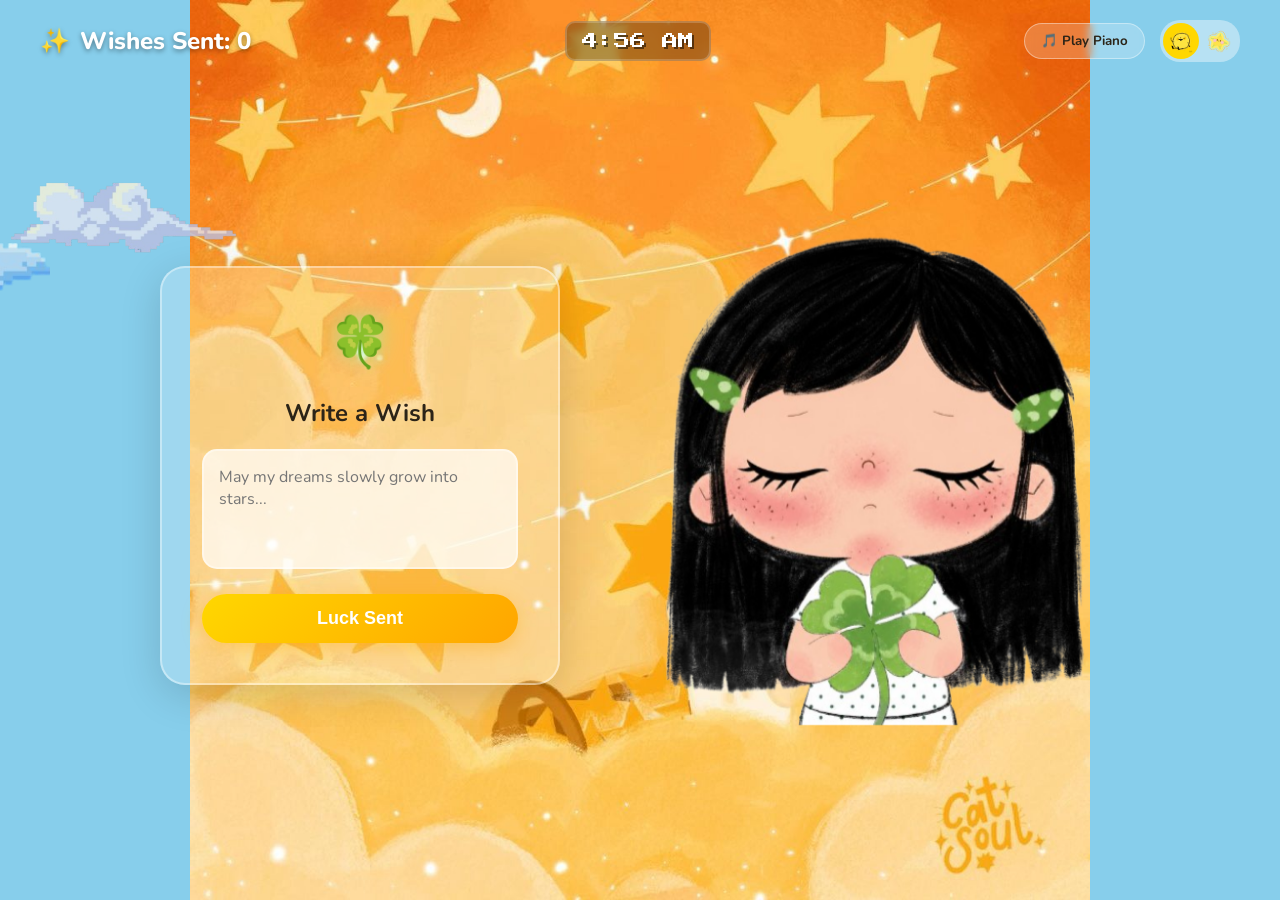
==== commit ff8d147e: "eyes-time" ====
--- a/follow/eyefollow.html
+++ b/follow/eyefollow.html
@@ -1,25 +1,25 @@
 <!DOCTYPE html>
 <html lang="en" data-theme="light">
+
 <head>
     <meta charset="UTF-8">
     <meta name="viewport" content="width=device-width, initial-scale=1.0">
     <title>Wish Form - Lucky Clover & Shooting Star</title>
 
     <link rel="preconnect" href="https://fonts.googleapis.com">
-    <link href="https://fonts.googleapis.com/css2?family=Nunito:wght@400;600;800&family=Press+Start+2P&display=swap" rel="stylesheet">
+    <link href="https://fonts.googleapis.com/css2?family=Nunito:wght@400;600;800&family=Press+Start+2P&display=swap"
+        rel="stylesheet">
     <link rel="stylesheet" href="style.css">
 </head>
+
 <body>
 
-    <audio id="pianoAudio" loop>
-        <source src="https://assets.mixkit.co/active_storage/sfx/2544/2544-preview.mp3" type="audio/mpeg">
-    </audio>
 
     <header>
         <div class="constellation-board">
             ✨ <span id="wishesCount">Wishes Sent: 0</span>
         </div>
-        
+
         <div id="pixelClock" class="pixel-clock">00:00</div>
 
         <div class="controls">
@@ -44,21 +44,23 @@
         <div class="wish-container">
             <div class="clover-container" id="clover">🍀</div>
             <h2>Write a Wish</h2>
-            <textarea class="wish-input" id="wishInput" placeholder="May my dreams slowly grow into stars..."></textarea>
-            <button class="luck-btn" id="luckBtn">Luck Sent ✨</button>
+            <textarea class="wish-input" id="wishInput"
+                placeholder="May my dreams slowly grow into stars..."></textarea>
+            <button class="luck-btn" id="luckBtn">Luck Sent </button>
         </div>
 
         <div class="char-col">
             <div class="char-wrap" id="charWrap">
                 <img id="img-base" src="../assest/original-assests.png" alt="character">
-                <div class="eyes-container">
+                <div class="eyes-container" id="eyesContainer">
                     <img id="img-eyes" src="../assest/eye-assets.png" alt="eyes">
-                    <img id="img-expr" src="" alt="expression">
                 </div>
+                <img id="img-expr" src="" alt="expression">
             </div>
         </div>
     </main>
 
     <script src="script.js"></script>
 </body>
+
 </html>
--- a/follow/style.css
+++ b/follow/style.css
@@ -1,4 +1,6 @@
-*, *::before, *::after {
+*,
+*::before,
+*::after {
     box-sizing: border-box;
     margin: 0;
     padding: 0;
@@ -21,15 +23,20 @@
 }
 
 body {
+
     font-family: 'Nunito', sans-serif;
     min-height: 100vh;
     overflow: hidden;
     background-color: #87CEEB;
     background-image: url('../assest/star%20morning.jpg');
-    background-size: cover;
+
+    background-size: contain;
     background-position: center;
+    background-repeat: no-repeat;
+
     transition: background-image 1s ease-in-out;
     color: var(--text-color);
+
 }
 
 [data-theme="dark"] body {
@@ -44,13 +51,37 @@
     opacity: 0.8;
     animation: float-cloud linear infinite;
 }
-.cloud-1 { top: 10%; animation-duration: 40s; width: 250px; }
-.cloud-2 { top: 30%; animation-duration: 60s; width: 180px; left: -200px; animation-delay: -20s;}
-.cloud-3 { top: 15%; animation-duration: 50s; width: 300px; left: -250px; animation-delay: -10s;}
+
+.cloud-1 {
+    top: 10%;
+    animation-duration: 40s;
+    width: 250px;
+}
+
+.cloud-2 {
+    top: 30%;
+    animation-duration: 60s;
+    width: 180px;
+    left: -200px;
+    animation-delay: -20s;
+}
+
+.cloud-3 {
+    top: 15%;
+    animation-duration: 50s;
+    width: 300px;
+    left: -250px;
+    animation-delay: -10s;
+}
 
 @keyframes float-cloud {
-    0% { transform: translateX(-350px); }
-    100% { transform: translateX(100vw); }
+    0% {
+        transform: translateX(-350px);
+    }
+
+    100% {
+        transform: translateX(100vw);
+    }
 }
 
 /* Sparkles / Star Dust */
@@ -67,8 +98,15 @@
 }
 
 @keyframes sparkle-fade {
-    0% { opacity: 1; transform: scale(1) translateY(0); }
-    100% { opacity: 0; transform: scale(0.2) translateY(-30px); }
+    0% {
+        opacity: 1;
+        transform: scale(1) translateY(0);
+    }
+
+    100% {
+        opacity: 0;
+        transform: scale(0.2) translateY(-30px);
+    }
 }
 
 /* Rain turning into stars */
@@ -76,19 +114,30 @@
     position: absolute;
     width: 2px;
     height: 20px;
-    background: linear-gradient(to bottom, rgba(255,255,255,0), rgba(255,255,255,0.8));
+    background: linear-gradient(to bottom, rgba(255, 255, 255, 0), rgba(255, 255, 255, 0.8));
     animation: rain-fall 3s linear forwards;
     z-index: 5;
 }
 
 @keyframes rain-fall {
-    0% { transform: translateY(-50px); opacity: 1; }
-    80% { transform: translateY(80vh); opacity: 1; width: 2px; height: 20px; background: rgba(255,255,255,0.8); }
-    100% { 
-        transform: translateY(85vh) scale(2); 
-        opacity: 0; 
-        width: 12px; 
-        height: 12px; 
+    0% {
+        transform: translateY(-50px);
+        opacity: 1;
+    }
+
+    80% {
+        transform: translateY(80vh);
+        opacity: 1;
+        width: 2px;
+        height: 20px;
+        background: rgba(255, 255, 255, 0.8);
+    }
+
+    100% {
+        transform: translateY(85vh) scale(2);
+        opacity: 0;
+        width: 12px;
+        height: 12px;
         background: #FFD700;
         clip-path: polygon(50% 0%, 61% 35%, 98% 35%, 68% 57%, 79% 91%, 50% 70%, 21% 91%, 32% 57%, 2% 35%, 39% 35%);
         border-radius: 0;
@@ -112,7 +161,7 @@
     font-size: 24px;
     font-weight: 800;
     color: #fff;
-    text-shadow: 0 2px 5px rgba(0,0,0,0.4);
+    text-shadow: 0 2px 5px rgba(0, 0, 0, 0.4);
     display: flex;
     align-items: center;
     gap: 10px;
@@ -123,11 +172,11 @@
     font-family: 'Press Start 2P', cursive;
     font-size: 16px;
     color: #fff;
-    text-shadow: 2px 2px 0px rgba(0,0,0,0.5);
-    background: rgba(0,0,0,0.3);
+    text-shadow: 2px 2px 0px rgba(0, 0, 0, 0.5);
+    background: rgba(0, 0, 0, 0.3);
     padding: 10px 15px;
     border-radius: 10px;
-    border: 2px solid rgba(255,255,255,0.2);
+    border: 2px solid rgba(255, 255, 255, 0.2);
     backdrop-filter: blur(5px);
 }
 
@@ -182,7 +231,7 @@
 }
 
 .audio-toggle:hover {
-    background: rgba(255,255,255,0.4);
+    background: rgba(255, 255, 255, 0.4);
 }
 
 .controls {
@@ -214,7 +263,7 @@
     flex-direction: column;
     align-items: center;
     width: 400px;
-    box-shadow: 0 10px 40px rgba(0,0,0,0.15);
+    box-shadow: 0 10px 40px rgba(0, 0, 0, 0.15);
 }
 
 .clover-container {
@@ -285,6 +334,7 @@
     user-select: none;
     pointer-events: auto;
     cursor: pointer;
+    mix-blend-mode: multiply;
 }
 
 .char-wrap img {
@@ -298,7 +348,7 @@
 
 #img-base {
     z-index: 1;
-    mix-blend-mode: multiply; /* Removes white background from character */
+    transition: opacity 0.2s;
 }
 
 .eyes-container {
@@ -308,17 +358,32 @@
     width: 100%;
     height: 100%;
     transform: scale(0.65);
-    transform-origin: center 48%; /* Centers it with the face eye sockets */
+    transform-origin: center 48%;
+    /* Centers it with the face eye sockets */
     pointer-events: none;
-    z-index: 2; /* Ensures eyes sit on top of the base image properly */
+    z-index: 2;
+    /* Ensures eyes sit on top of the base image properly */
+    transition: opacity 0.0s;
 }
 
 #img-eyes {
+    position: absolute;
+    top: 0;
+    left: 0;
+    width: 100%;
+    height: 100%;
+    object-fit: contain;
     z-index: 2;
     transition: transform 0.05s linear;
 }
 
 #img-expr {
+    position: absolute;
+    top: 0;
+    left: 0;
+    width: 100%;
+    height: 100%;
+    object-fit: contain;
     z-index: 3;
     opacity: 0;
     transition: opacity 0.2s;
@@ -339,6 +404,13 @@
 }
 
 @keyframes fly-to-sky {
-    0% { opacity: 1; transform: translateY(0) scale(1) rotate(0deg); }
-    100% { opacity: 0; transform: translateY(-100vh) translateX(150px) scale(0.3) rotate(360deg); }
-}
+    0% {
+        opacity: 1;
+        transform: translateY(0) scale(1) rotate(0deg);
+    }
+
+    100% {
+        opacity: 0;
+        transform: translateY(-100vh) translateX(150px) scale(0.3) rotate(360deg);
+    }
+}
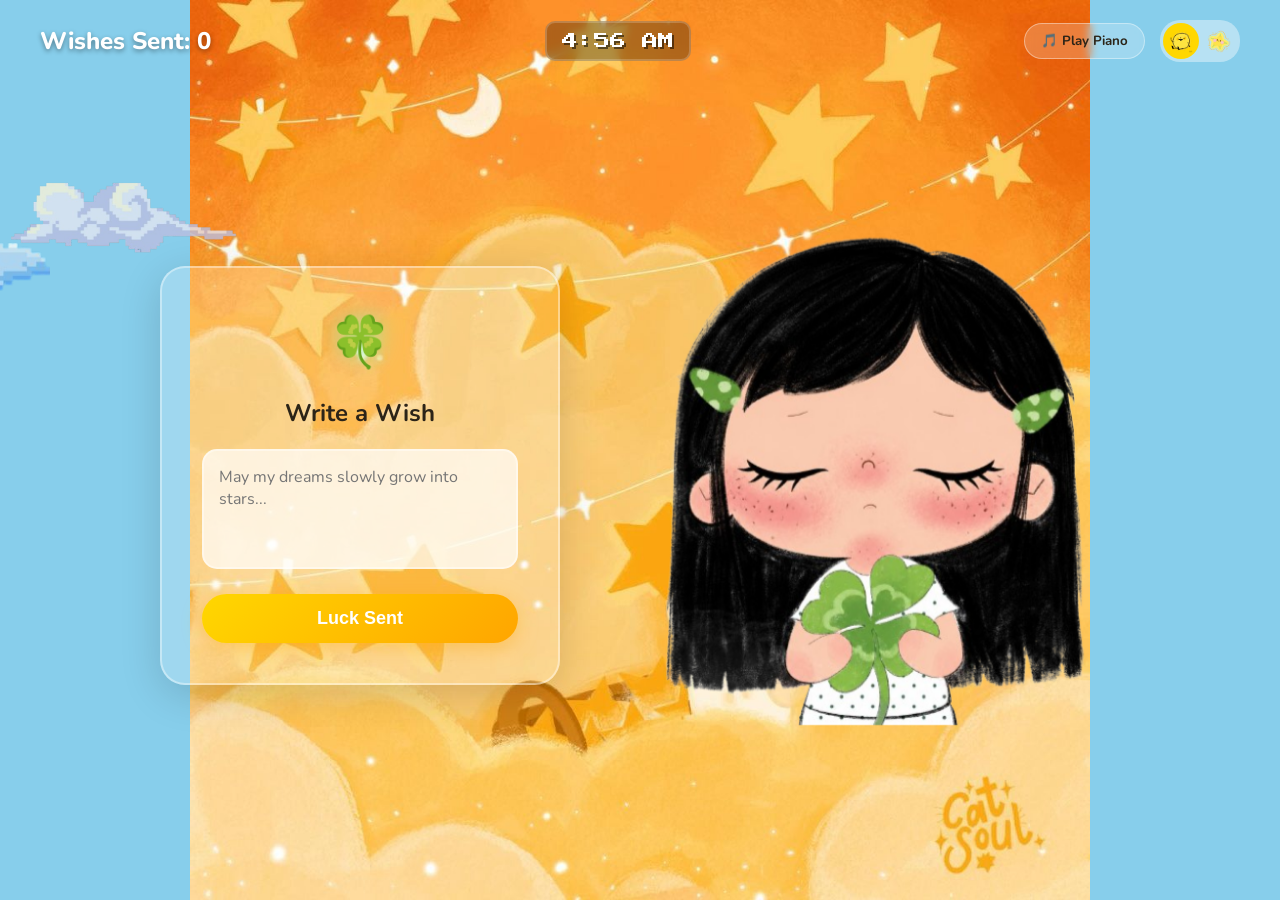
==== commit 406cc789: "bg-e" ====
--- a/follow/eyefollow.html
+++ b/follow/eyefollow.html
@@ -17,7 +17,7 @@
 
     <header>
         <div class="constellation-board">
-            ✨ <span id="wishesCount">Wishes Sent: 0</span>
+            <span id="wishesCount">Wishes Sent: 0</span>
         </div>
 
         <div id="pixelClock" class="pixel-clock">00:00</div>
--- a/follow/style.css
+++ b/follow/style.css
@@ -363,7 +363,7 @@
     pointer-events: none;
     z-index: 2;
     /* Ensures eyes sit on top of the base image properly */
-    transition: opacity 0.0s;
+    transition: opacity 0.2s;
 }
 
 #img-eyes {
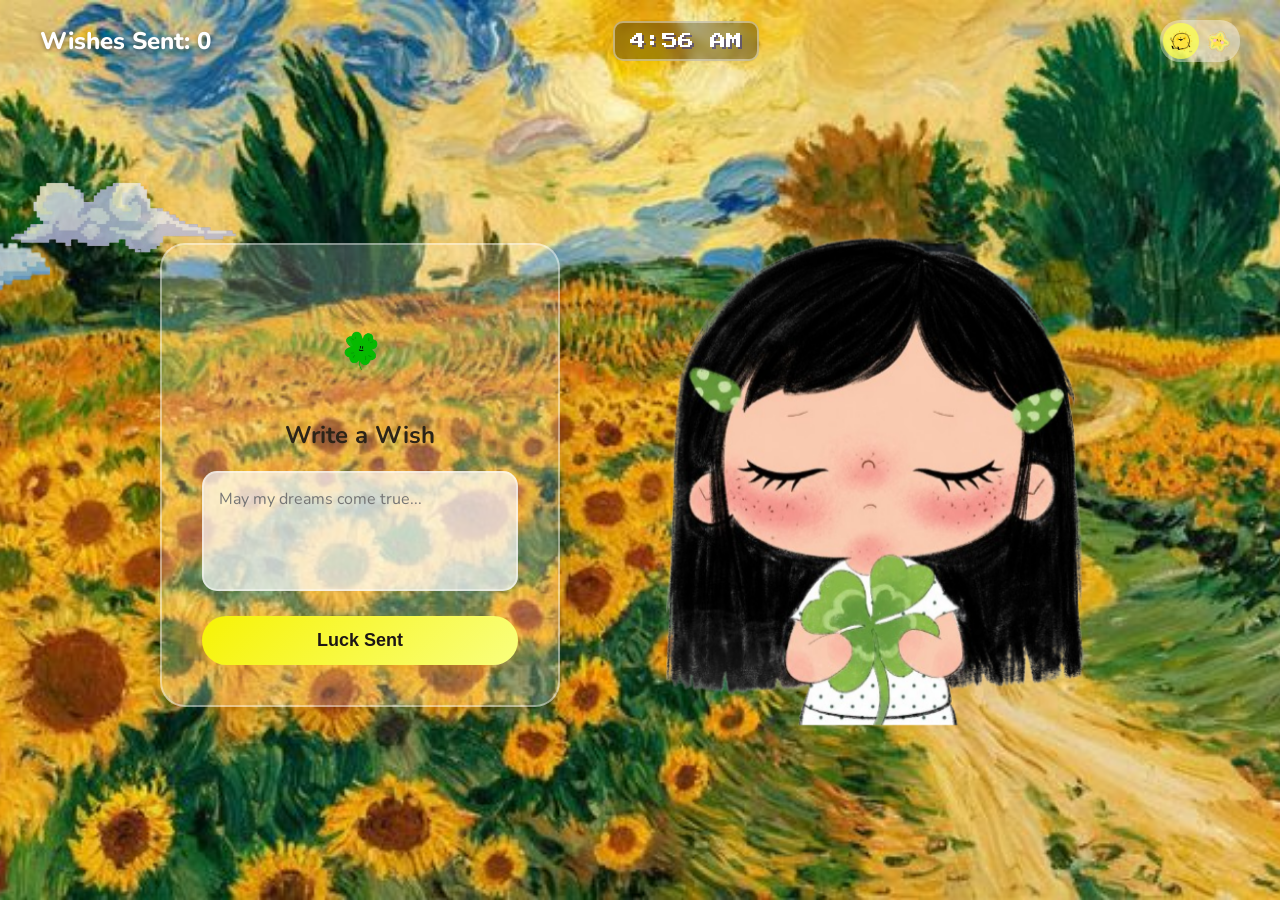
==== commit e6b46f31: "cozy" ====
--- a/follow/eyefollow.html
+++ b/follow/eyefollow.html
@@ -23,7 +23,7 @@
         <div id="pixelClock" class="pixel-clock">00:00</div>
 
         <div class="controls">
-            <button class="audio-toggle" id="audioToggle">🎵 Play Piano</button>
+
             <button class="theme-toggle" id="themeToggle" aria-label="Toggle theme">
                 <div class="icon active" id="sunIcon">
                     <img src="../assest/bright-assests.png" alt="Day">
@@ -42,16 +42,15 @@
 
     <main>
         <div class="wish-container">
-            <div class="clover-container" id="clover">🍀</div>
+            <img src="../assest/luck-leaf.png" class="luck-leaf" id="clover" alt="lucky leaf" width="100px">
             <h2>Write a Wish</h2>
-            <textarea class="wish-input" id="wishInput"
-                placeholder="May my dreams slowly grow into stars..."></textarea>
+            <textarea class="wish-input" id="wishInput" placeholder="May my dreams come true..."></textarea>
             <button class="luck-btn" id="luckBtn">Luck Sent </button>
         </div>
 
         <div class="char-col">
             <div class="char-wrap" id="charWrap">
-                <img id="img-base" src="../assest/original-assests.png" alt="character">
+                <img id="img-base" src="../assest/original-assets.png" alt="character">
                 <div class="eyes-container" id="eyesContainer">
                     <img id="img-eyes" src="../assest/eye-assets.png" alt="eyes">
                 </div>
--- a/follow/style.css
+++ b/follow/style.css
@@ -11,7 +11,7 @@
     --border-glass: rgba(255, 255, 255, 0.4);
     --text-color: #2C2418;
     --toggle-track: rgba(255, 255, 255, 0.4);
-    --toggle-thumb: #FFD700;
+    --toggle-thumb: #fcff51c3;
 }
 
 [data-theme="dark"] {
@@ -27,10 +27,10 @@
     font-family: 'Nunito', sans-serif;
     min-height: 100vh;
     overflow: hidden;
-    background-color: #87CEEB;
-    background-image: url('../assest/star%20morning.jpg');
-
-    background-size: contain;
+    background-color: hsl(197, 71%, 73%);
+    background-image: url('../assest/morningbg.jpg');
+
+    background-size: cover;
     background-position: center;
     background-repeat: no-repeat;
 
@@ -40,14 +40,14 @@
 }
 
 [data-theme="dark"] body {
-    background-image: url('../assest/night-mode.jpg');
+    background-image: url('../assest/nightbg.jpg');
     background-color: #0b1021;
 }
 
 /* Clouds */
 .cloud {
     position: absolute;
-    z-index: 0;
+    z-index: 1;
     opacity: 0.8;
     animation: float-cloud linear infinite;
 }
@@ -172,11 +172,11 @@
     font-family: 'Press Start 2P', cursive;
     font-size: 16px;
     color: #fff;
-    text-shadow: 2px 2px 0px rgba(0, 0, 0, 0.5);
+    text-shadow: 2px 2px 0px rgba(43, 41, 153, 0.5);
     background: rgba(0, 0, 0, 0.3);
     padding: 10px 15px;
     border-radius: 10px;
-    border: 2px solid rgba(255, 255, 255, 0.2);
+    border: 2px solid rgba(255, 255, 255, 0.434);
     backdrop-filter: blur(5px);
 }
 
@@ -214,37 +214,14 @@
     background: var(--toggle-thumb);
 }
 
-.audio-toggle {
-    background: var(--bg-glass);
-    backdrop-filter: blur(5px);
-    border: 1px solid var(--border-glass);
-    border-radius: 30px;
-    padding: 8px 16px;
-    cursor: pointer;
-    color: var(--text-color);
-    font-weight: bold;
-    transition: all 0.3s;
-    display: flex;
-    align-items: center;
-    gap: 8px;
-    font-family: inherit;
-}
-
-.audio-toggle:hover {
-    background: rgba(255, 255, 255, 0.4);
-}
-
-.controls {
-    display: flex;
-    gap: 15px;
-    align-items: center;
-}
+
+
 
 /* Main Content */
 main {
     position: relative;
-    z-index: 10;
-    display: flex;
+    display: flex;
+    z-index: 1;
     justify-content: center;
     align-items: center;
     height: 100vh;
@@ -304,8 +281,8 @@
 }
 
 .luck-btn {
-    background: linear-gradient(135deg, #FFD700, #FFA500);
-    color: #fff;
+    background: linear-gradient(135deg, #f7f305, #f9ff7d);
+    color: #1c1515;
     border: none;
     padding: 14px 30px;
     border-radius: 30px;
@@ -380,7 +357,7 @@
 #img-expr {
     position: absolute;
     top: 0;
-    left: 0;
+    left: 0px;
     width: 100%;
     height: 100%;
     object-fit: contain;
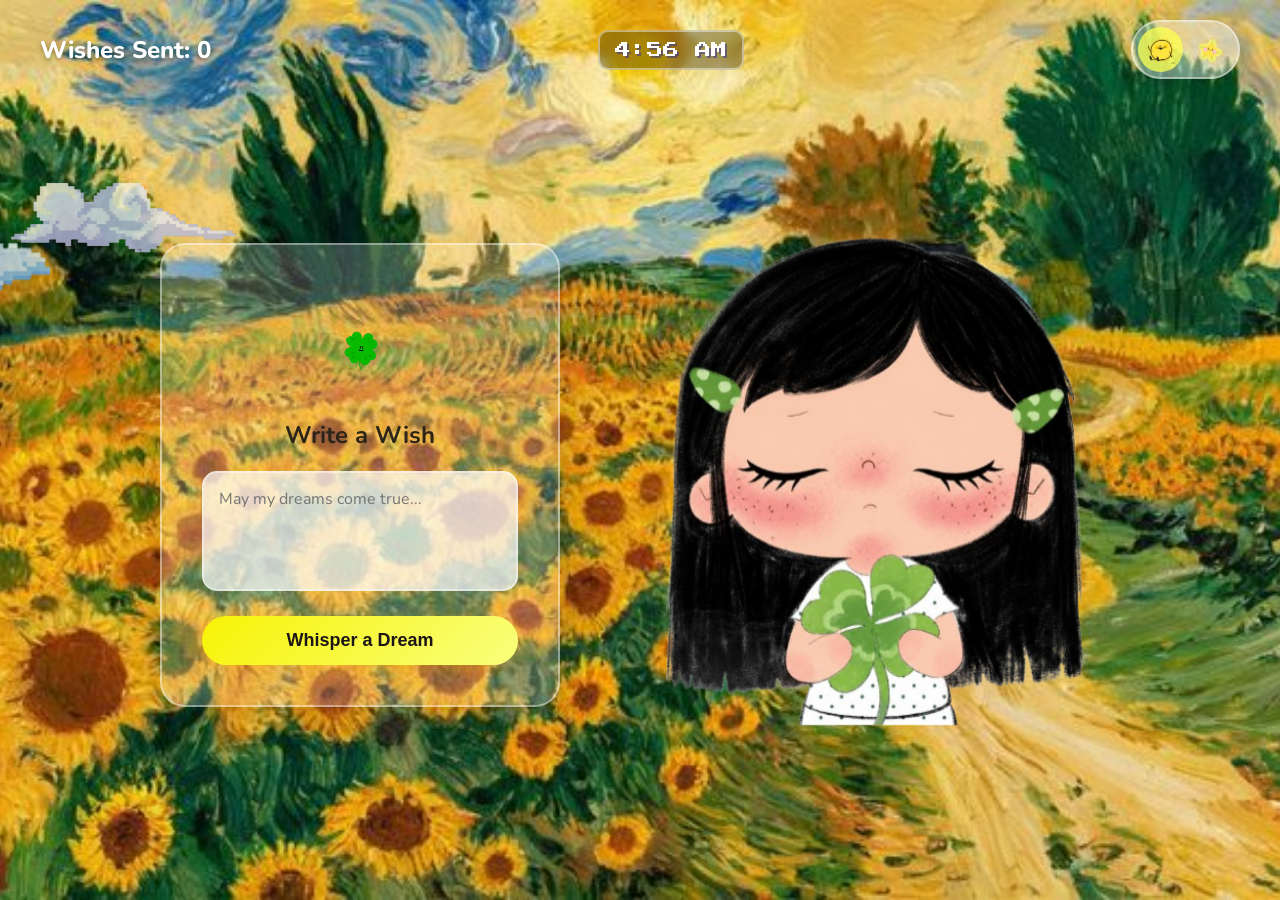
==== commit e1f70530: "cutee" ====
--- a/follow/eyefollow.html
+++ b/follow/eyefollow.html
@@ -45,11 +45,12 @@
             <img src="../assest/luck-leaf.png" class="luck-leaf" id="clover" alt="lucky leaf" width="100px">
             <h2>Write a Wish</h2>
             <textarea class="wish-input" id="wishInput" placeholder="May my dreams come true..."></textarea>
-            <button class="luck-btn" id="luckBtn">Luck Sent </button>
+            <button class="luck-btn" id="luckBtn">Whisper a Dream</button>
         </div>
 
         <div class="char-col">
             <div class="char-wrap" id="charWrap">
+                <div class="message-bubble" id="messageBubble"></div>
                 <img id="img-base" src="../assest/original-assets.png" alt="character">
                 <div class="eyes-container" id="eyesContainer">
                     <img id="img-eyes" src="../assest/eye-assets.png" alt="eyes">
--- a/follow/style.css
+++ b/follow/style.css
@@ -185,18 +185,19 @@
     display: flex;
     align-items: center;
     background: var(--toggle-track);
-    border-radius: 20px;
-    padding: 3px;
+    border-radius: 30px;
+    padding: 5px;
     cursor: pointer;
-    gap: 2px;
+    gap: 5px;
     transition: background 0.3s;
-    border: none;
+    border: 2px solid var(--border-glass);
     outline: none;
+    box-shadow: 0 5px 15px rgba(0,0,0,0.2);
 }
 
 .theme-toggle .icon {
-    width: 36px;
-    height: 36px;
+    width: 45px;
+    height: 45px;
     border-radius: 50%;
     display: flex;
     align-items: center;
@@ -205,8 +206,8 @@
 }
 
 .theme-toggle .icon img {
-    width: 24px;
-    height: 24px;
+    width: 30px;
+    height: 30px;
     object-fit: contain;
 }
 
@@ -390,4 +391,89 @@
         opacity: 0;
         transform: translateY(-100vh) translateX(150px) scale(0.3) rotate(360deg);
     }
+}
+
+/* Message Bubble */
+.message-bubble {
+    position: absolute;
+    top: -50px;
+    left: 50%;
+    transform: translateX(-50%) translateY(20px);
+    background: rgba(255, 255, 255, 0.95); /* Solid white background for visibility */
+    border: 2px solid #fff;
+    padding: 15px 25px;
+    border-radius: 25px;
+    font-size: 18px;
+    font-weight: 700;
+    color: #2C2418;
+    z-index: 100;
+    pointer-events: none;
+    opacity: 0;
+    transition: all 0.5s cubic-bezier(0.175, 0.885, 0.32, 1.275);
+    white-space: nowrap;
+    box-shadow: 0 10px 30px rgba(0, 0, 0, 0.2);
+}
+
+[data-theme="dark"] .message-bubble {
+    background: rgba(255, 255, 255, 0.9);
+    color: #000;
+}
+
+.message-bubble.show {
+    opacity: 1;
+    transform: translateX(-50%) translateY(0);
+}
+
+.message-bubble::after {
+    content: '';
+    position: absolute;
+    bottom: -10px;
+    left: 50%;
+    transform: translateX(-50%);
+    width: 0;
+    height: 0;
+    border-left: 10px solid transparent;
+    border-right: 10px solid transparent;
+    border-top: 10px solid #fff;
+}
+
+/* Responsive Design */
+@media (max-width: 900px) {
+    main {
+        flex-direction: column;
+        height: auto;
+        padding: 80px 20px 40px;
+        gap: 30px;
+        overflow-y: auto;
+    }
+
+    .wish-container {
+        width: 100%;
+        max-width: 350px;
+        padding: 20px;
+    }
+
+    .char-wrap {
+        width: 100%;
+        max-width: 350px;
+        height: 420px;
+    }
+
+    header {
+        padding: 15px 20px;
+    }
+
+    .constellation-board {
+        font-size: 18px;
+    }
+
+    .pixel-clock {
+        font-size: 12px;
+        padding: 8px 12px;
+    }
+
+    .theme-toggle .icon {
+        width: 38px;
+        height: 38px;
+    }
 }
